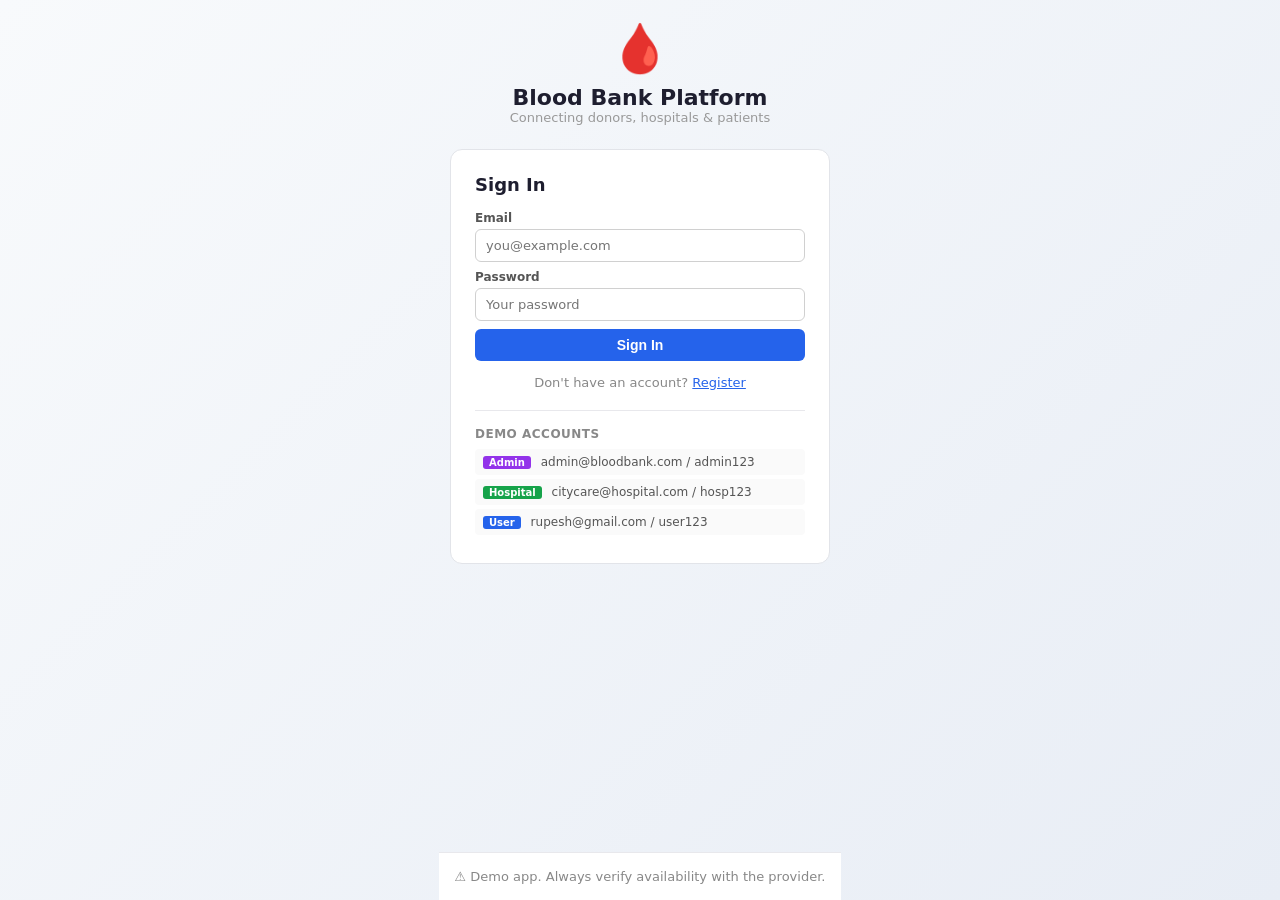
==== admin.html @ a4e62bac "Rebuild as 3-app platform: Admin, Hospital, and User apps - Login/Register (index.html) with role-ba" ====
<!DOCTYPE html>
<html lang="en">
<head>
  <meta charset="UTF-8">
  <meta name="viewport" content="width=device-width, initial-scale=1.0">
  <title>Blood Bank – Admin Dashboard</title>
  <link rel="stylesheet" href="css/style.css">
</head>
<body>
  <header class="topbar">
    <div class="topbar-left">
      <span class="logo-sm">&#x1FA78;</span>
      <h1>Admin Dashboard</h1>
      <span class="badge admin-badge">Admin</span>
    </div>
    <div class="topbar-right">
      <span class="greeting" id="greeting"></span>
      <button class="btn-text" onclick="logout()">Logout</button>
    </div>
  </header>

  <nav class="tabs">
    <button class="tab active" data-tab="overview" onclick="switchTab('overview')">Overview</button>
    <button class="tab" data-tab="users" onclick="switchTab('users')">Users</button>
    <button class="tab" data-tab="hospitals" onclick="switchTab('hospitals')">Hospitals</button>
    <button class="tab" data-tab="subscriptions" onclick="switchTab('subscriptions')">Subscriptions</button>
    <button class="tab" data-tab="orders" onclick="switchTab('orders')">All Orders</button>
    <button class="tab" data-tab="inventory" onclick="switchTab('inventory')">Blood Stock</button>
    <button class="tab" data-tab="logins" onclick="switchTab('logins')">Login Logs</button>
    <button class="tab" data-tab="settings" onclick="switchTab('settings')">Settings</button>
  </nav>

  <!-- ═══ OVERVIEW TAB ═══ -->
  <main id="tab-overview" class="tab-content active">
    <div class="stats-grid" id="statsGrid"></div>

    <div class="two-col" style="margin-top:20px">
      <div class="card">
        <h3>Recent Logins</h3>
        <div id="recentLogins"></div>
      </div>
      <div class="card">
        <h3>Recent Orders</h3>
        <div id="recentOrders"></div>
      </div>
    </div>
  </main>

  <!-- ═══ USERS TAB ═══ -->
  <main id="tab-users" class="tab-content">
    <div class="section-header">
      <h2>Registered Users</h2>
      <p class="muted">All retail users on the platform</p>
    </div>
    <div class="table-wrap">
      <table class="data-table" id="usersTable">
        <thead><tr><th>Name</th><th>Email</th><th>Phone</th><th>Registered</th></tr></thead>
        <tbody></tbody>
      </table>
    </div>
  </main>

  <!-- ═══ HOSPITALS TAB ═══ -->
  <main id="tab-hospitals" class="tab-content">
    <div class="section-header">
      <h2>Hospitals &amp; Blood Banks</h2>
      <p class="muted">Manage verification and details</p>
    </div>
    <div id="hospitalsList"></div>
  </main>

  <!-- ═══ SUBSCRIPTIONS TAB ═══ -->
  <main id="tab-subscriptions" class="tab-content">
    <div class="section-header">
      <h2>Paid Subscriptions</h2>
      <p class="muted">Revenue from hospital subscriptions</p>
    </div>
    <div id="totalRevenue" class="revenue-banner"></div>
    <div class="table-wrap">
      <table class="data-table" id="subsTable">
        <thead><tr><th>Hospital</th><th>Plan</th><th>Amount</th><th>Status</th><th>Started</th><th>Expires</th></tr></thead>
        <tbody></tbody>
      </table>
    </div>
  </main>

  <!-- ═══ ALL ORDERS TAB ═══ -->
  <main id="tab-orders" class="tab-content">
    <div class="section-header">
      <h2>All Orders</h2>
      <p class="muted">Every blood order on the platform</p>
    </div>
    <div id="allOrdersList"></div>
  </main>

  <!-- ═══ BLOOD STOCK TAB ═══ -->
  <main id="tab-inventory" class="tab-content">
    <div class="section-header">
      <h2>Collective Blood Stock</h2>
      <p class="muted">Aggregated inventory across all hospitals</p>
    </div>
    <div class="blood-summary" id="adminBloodSummary"></div>
    <div id="adminProviderList" style="margin-top:20px"></div>
  </main>

  <!-- ═══ LOGIN LOGS TAB ═══ -->
  <main id="tab-logins" class="tab-content">
    <div class="section-header">
      <h2>Login History</h2>
      <p class="muted">All user login activity</p>
    </div>
    <div class="table-wrap">
      <table class="data-table" id="loginsTable">
        <thead><tr><th>Name</th><th>Email</th><th>Role</th><th>Time</th></tr></thead>
        <tbody></tbody>
      </table>
    </div>
  </main>

  <!-- ═══ SETTINGS TAB ═══ -->
  <main id="tab-settings" class="tab-content">
    <div class="card" style="max-width:500px">
      <h2>Platform Settings</h2>
      <div class="form-group">
        <label>Organisation / App Name</label>
        <input type="text" id="settingsAppName" value="Blood Bank Platform">
      </div>
      <button class="btn-primary" onclick="saveAdminSettings()" style="margin-top:8px">Save</button>
      <hr style="margin:20px 0">
      <button class="btn-danger" onclick="handleResetData()">Reset All Demo Data</button>
      <p class="muted" style="margin-top:8px">This will wipe everything and re-seed demo data.</p>
    </div>
  </main>

  <footer>
    <span>&#x26A0;</span> Admin panel – Blood Bank Platform
  </footer>

  <script src="js/data.js"></script>
  <script src="js/admin.js"></script>
</body>
</html>
---- css/style.css ----
/* ═══════════════════════════════════════════
   Blood Bank Platform – Shared Styles
   ═══════════════════════════════════════════ */

/* ── Reset & Base ── */
*,*::before,*::after{box-sizing:border-box;margin:0;padding:0}
body{font-family:'Segoe UI',system-ui,-apple-system,sans-serif;background:#f4f5f7;color:#1e1e2f;min-height:100vh;display:flex;flex-direction:column}
a{color:#2563eb}

/* ── Topbar ── */
.topbar{display:flex;justify-content:space-between;align-items:center;padding:12px 24px;background:#fff;border-bottom:1px solid #e2e4e9}
.topbar-left{display:flex;align-items:center;gap:10px}
.topbar-left h1{font-size:18px;font-weight:700}
.logo-sm{font-size:22px}
.topbar-right{display:flex;align-items:center;gap:12px}
.greeting{font-size:13px;color:#666}
.badge{font-size:11px;font-weight:600;padding:2px 10px;border-radius:4px;color:#fff}
.user-badge{background:#2563eb}
.hosp-badge{background:#16a34a}
.admin-badge{background:#9333ea}

/* ── Buttons ── */
.btn-text{background:none;border:1px solid #d0d0d0;padding:6px 14px;border-radius:6px;cursor:pointer;font-size:13px;color:#333;transition:background .15s}
.btn-text:hover{background:#f0f0f0}
.btn-primary{background:#2563eb;color:#fff;border:none;padding:8px 24px;border-radius:6px;cursor:pointer;font-size:14px;font-weight:600;transition:background .15s}
.btn-primary:hover{background:#1d4ed8}
.btn-secondary{background:#fff;color:#333;border:1px solid #d0d0d0;padding:8px 18px;border-radius:6px;cursor:pointer;font-size:14px}
.btn-danger{background:#ef4444;color:#fff;border:none;padding:8px 18px;border-radius:6px;cursor:pointer;font-size:14px;font-weight:600}
.btn-danger:hover{background:#dc2626}
.btn-block{display:block;width:100%}
.btn-sm{padding:5px 12px;font-size:12px}

/* ── Tabs ── */
.tabs{display:flex;gap:4px;padding:12px 24px;background:#fff;border-bottom:1px solid #e2e4e9;flex-wrap:wrap}
.tab{padding:8px 18px;border:none;border-radius:6px;background:none;cursor:pointer;font-size:14px;font-weight:500;color:#555;transition:all .15s}
.tab:hover{background:#f0f0f0}
.tab.active{background:#2563eb;color:#fff}

/* ── Tab content ── */
.tab-content{display:none;padding:20px 24px;flex:1}
.tab-content.active{display:block}

/* ── Section header ── */
.section-header{margin-bottom:16px}
.section-header h2{font-size:18px;margin-bottom:4px}

/* ── Cards ── */
.card{background:#fff;border:1px solid #e2e4e9;border-radius:10px;padding:20px;margin-bottom:16px}
.card h2{font-size:16px;margin-bottom:14px}
.card h3{font-size:15px;margin-bottom:10px}

/* ── Alerts ── */
.alert{padding:10px 14px;border-radius:6px;font-size:13px;margin-bottom:12px}
.alert-error{background:#fef2f2;color:#dc2626;border:1px solid #fecaca}
.alert-success{background:#f0fdf4;color:#16a34a;border:1px solid #bbf7d0}
.alert-warning{background:#fffbeb;color:#d97706;border:1px solid #fde68a}

/* ── Muted ── */
.muted{font-size:13px;color:#999}
.no-results{text-align:center;padding:60px 20px;color:#999;font-size:15px}

/* ── Forms ── */
.form-row{display:flex;gap:10px;margin-bottom:10px}
.form-group{display:flex;flex-direction:column;gap:4px;margin-bottom:8px}
.form-group.flex-1{flex:1}
.form-group label{font-size:12px;font-weight:600;color:#555}
.form-group input,.form-group select,.form-group textarea{padding:8px 10px;border:1px solid #d0d0d0;border-radius:6px;font-size:13px;font-family:inherit}
.form-group textarea{resize:vertical}
hr{border:none;border-top:1px solid #e8e8ec}

/* ── Filters ── */
.filters{display:flex;gap:10px;flex-wrap:wrap;margin-bottom:20px}
.filters select,.filters input{padding:8px 12px;border:1px solid #d0d0d0;border-radius:6px;font-size:14px;background:#fff}
.filters select{min-width:140px}
.filters input{flex:1;min-width:160px}

/* ═══════════════════════════════════════════
   AUTH PAGE
   ═══════════════════════════════════════════ */
.auth-page{align-items:center;justify-content:center;background:linear-gradient(135deg,#f8fafc 0%,#e8edf5 100%)}
.auth-container{width:100%;max-width:420px;padding:20px}
.auth-brand{text-align:center;margin-bottom:24px}
.logo-lg{font-size:48px;display:block;margin-bottom:8px}
.auth-brand h1{font-size:22px;font-weight:700}
.auth-card{background:#fff;border:1px solid #e2e4e9;border-radius:12px;padding:24px}
.auth-card h2{font-size:18px;margin-bottom:16px}
.auth-switch{text-align:center;margin-top:14px;font-size:13px;color:#888}

.demo-creds{margin-top:20px;padding-top:16px;border-top:1px solid #e8e8ec}
.demo-creds h4{font-size:12px;color:#888;margin-bottom:8px;text-transform:uppercase;letter-spacing:.5px}
.cred{font-size:12px;padding:6px 8px;background:#fafafa;border-radius:4px;margin-bottom:4px;cursor:pointer;transition:background .15s;color:#555}
.cred:hover{background:#f0f0f0}
.cred-role{display:inline-block;padding:1px 6px;border-radius:3px;color:#fff;font-size:10px;font-weight:600;margin-right:6px}
.cred-role.admin{background:#9333ea}
.cred-role.hospital{background:#16a34a}
.cred-role.user{background:#2563eb}

/* ═══════════════════════════════════════════
   BLOOD BADGES
   ═══════════════════════════════════════════ */
.blood-badge{width:36px;height:36px;border-radius:50%;display:inline-flex;align-items:center;justify-content:center;font-size:12px;font-weight:700;color:#fff;flex-shrink:0}
.blood-badge.sm{width:28px;height:28px;font-size:10px}
.blood-badge.Aplus{background:#ef4444}.blood-badge.Aminus{background:#f87171}
.blood-badge.Bplus{background:#f472b6}.blood-badge.Bminus{background:#ec4899}
.blood-badge.ABplus{background:#a78bfa}.blood-badge.ABminus{background:#8b5cf6}
.blood-badge.Oplus{background:#f59e0b}.blood-badge.Ominus{background:#eab308}

/* ── Blood Summary Grid ── */
.blood-summary{display:grid;grid-template-columns:repeat(auto-fill,minmax(150px,1fr));gap:10px}
.summary-card{display:flex;align-items:center;gap:10px;background:#fff;border:1px solid #e2e4e9;border-radius:8px;padding:12px 14px}
.summary-card.available{border-left:3px solid #16a34a}
.summary-card.empty{border-left:3px solid #d0d0d0;opacity:.6}
.summary-info{display:flex;flex-direction:column}
.summary-units{font-size:15px;font-weight:700}
.summary-providers{font-size:11px;color:#999}

/* ── Hospital Cards ── */
.hospital-card{background:#fff;border:1px solid #e2e4e9;border-radius:10px;padding:20px;margin-bottom:16px}
.hospital-header{display:flex;align-items:baseline;gap:10px;margin-bottom:4px;flex-wrap:wrap}
.hospital-header h3{font-size:17px;font-weight:700;margin:0}
.type-badge{font-size:11px;background:#f0f0f0;color:#555;padding:2px 8px;border-radius:4px;font-weight:600}
.hospital-meta{display:flex;gap:16px;flex-wrap:wrap;font-size:13px;color:#666;margin-bottom:14px}
.hospital-meta span{display:flex;align-items:center;gap:4px}
.blood-list{display:flex;gap:10px;flex-wrap:wrap}
.blood-item{display:flex;align-items:center;gap:10px;background:#fafafa;border:1px solid #e8e8ec;border-radius:8px;padding:10px 14px;min-width:200px}
.blood-item.compact{min-width:auto;padding:6px 10px;font-size:13px}
.blood-info{display:flex;flex-direction:column}
.blood-info .units{font-size:14px;font-weight:600}
.blood-info .updated{font-size:11px;color:#999}
.blood-price{margin-left:auto;font-size:14px;font-weight:600;color:#333;white-space:nowrap}

/* ═══════════════════════════════════════════
   USER APP – Order
   ═══════════════════════════════════════════ */
.order-layout{display:grid;grid-template-columns:1fr 320px;gap:20px;align-items:start}
@media(max-width:800px){.order-layout{grid-template-columns:1fr}}
.order-card{max-width:none}
.info-card h3{font-size:14px;margin-bottom:10px}
.how-it-works{padding-left:18px;font-size:13px;color:#555;line-height:1.8}

/* ── Order status cards ── */
.order-status-card{border-left:3px solid #2563eb}
.order-header{display:flex;justify-content:space-between;align-items:center;margin-bottom:12px;flex-wrap:wrap;gap:8px}
.order-header>div{display:flex;align-items:center;gap:8px}
.order-details{font-size:13px;line-height:1.8;color:#555}
.order-details .label{font-weight:600;color:#333}
.order-actions{display:flex;gap:8px;margin-top:12px;padding-top:12px;border-top:1px solid #f0f0f0}

/* ── Status badges ── */
.status-badge{font-size:11px;font-weight:600;padding:3px 10px;border-radius:4px;text-transform:uppercase}
.status-badge.sm{font-size:10px;padding:2px 6px}
.status-pending{background:#fef3c7;color:#d97706}
.status-confirmed{background:#dbeafe;color:#2563eb}
.status-sampling{background:#ede9fe;color:#7c3aed}
.status-tested{background:#d1fae5;color:#059669}
.status-delivered{background:#ecfdf5;color:#047857}
.status-rejected{background:#fee2e2;color:#dc2626}

/* ── Order Timeline ── */
.order-timeline{margin-top:14px;padding-top:12px;border-top:1px solid #f0f0f0}
.order-timeline h4{font-size:12px;color:#888;margin-bottom:8px;text-transform:uppercase;letter-spacing:.5px}
.timeline-item{display:flex;align-items:center;gap:8px;font-size:12px;padding:4px 0;color:#555}
.timeline-dot{width:8px;height:8px;border-radius:50%;flex-shrink:0}
.timeline-dot.status-pending{background:#d97706}
.timeline-dot.status-confirmed{background:#2563eb}
.timeline-dot.status-sampling{background:#7c3aed}
.timeline-dot.status-tested{background:#059669}
.timeline-dot.status-delivered{background:#047857}
.timeline-dot.status-rejected{background:#dc2626}
.timeline-status{font-weight:600;min-width:70px}
.timeline-time{color:#999}
.timeline-note{color:#888}

/* ═══════════════════════════════════════════
   HOSPITAL APP
   ═══════════════════════════════════════════ */

/* Inventory grid */
.inv-grid{display:grid;grid-template-columns:repeat(auto-fill,minmax(160px,1fr));gap:12px}
.inv-card{background:#fff;border:1px solid #e2e4e9;border-radius:10px;padding:14px;text-align:center}
.inv-card-top{display:flex;justify-content:space-between;align-items:flex-start;margin-bottom:10px}
.btn-remove-stock{background:none;border:none;color:#ccc;cursor:pointer;font-size:14px;transition:color .15s}
.btn-remove-stock:hover{color:#ef4444}
.inv-stat{display:flex;justify-content:space-between;font-size:13px;padding:3px 0}
.inv-label{color:#888}
.inv-value{font-weight:600}
.inv-updated{font-size:11px;color:#bbb;margin-top:6px}

/* Subscription plans */
.sub-plans{display:grid;grid-template-columns:repeat(auto-fill,minmax(240px,1fr));gap:16px;margin-top:16px}
.plan-card{text-align:center;padding:24px}
.plan-card.featured{border:2px solid #2563eb;box-shadow:0 4px 12px rgba(37,99,235,.1)}
.plan-price{font-size:28px;font-weight:700;color:#1e1e2f;margin:10px 0}
.plan-price span{font-size:14px;font-weight:400;color:#888}
.plan-card ul{list-style:none;text-align:left;margin:16px 0;font-size:13px;color:#555}
.plan-card ul li{padding:6px 0;border-bottom:1px solid #f5f5f5}
.plan-card ul li::before{content:"\\2713 ";color:#16a34a;font-weight:700}
.sub-active-card{border-left:3px solid #16a34a}
.sub-detail{font-size:14px;padding:4px 0}

/* ═══════════════════════════════════════════
   ADMIN APP
   ═══════════════════════════════════════════ */

/* Stats grid */
.stats-grid{display:grid;grid-template-columns:repeat(auto-fill,minmax(150px,1fr));gap:12px}
.stat-card{background:#fff;border:1px solid #e2e4e9;border-radius:10px;padding:18px;text-align:center}
.stat-number{font-size:24px;font-weight:700;color:#1e1e2f}
.stat-label{font-size:12px;color:#888;margin-top:4px}

/* Two-col layout */
.two-col{display:grid;grid-template-columns:1fr 1fr;gap:16px}
@media(max-width:700px){.two-col{grid-template-columns:1fr}}

/* Recent items */
.recent-item{display:flex;align-items:center;gap:8px;padding:6px 0;border-bottom:1px solid #f5f5f5;font-size:13px}
.recent-name{font-weight:600;flex:1}
.recent-time{color:#999;font-size:12px}

/* Badge sm */
.badge-sm{font-size:10px;padding:2px 6px;border-radius:3px;font-weight:600;color:#fff}
.badge-sm.admin{background:#9333ea}
.badge-sm.hospital{background:#16a34a}
.badge-sm.user{background:#2563eb}
.badge-sm.verified{background:#16a34a}
.badge-sm.pending{background:#f59e0b}
.badge-sm.sub-active{background:#2563eb}
.badge-sm.no-sub{background:#d0d0d0;color:#555}

/* Data tables */
.table-wrap{overflow-x:auto}
.data-table{width:100%;border-collapse:collapse;font-size:13px;background:#fff;border-radius:8px;overflow:hidden;border:1px solid #e2e4e9}
.data-table th{background:#f8f9fa;padding:10px 14px;text-align:left;font-weight:600;color:#555;border-bottom:1px solid #e2e4e9}
.data-table td{padding:10px 14px;border-bottom:1px solid #f5f5f5}
.data-table tr:hover td{background:#fafafa}

/* Revenue banner */
.revenue-banner{background:#f0f9ff;border:1px solid #bae6fd;border-radius:8px;padding:14px 18px;font-size:15px;color:#0369a1;margin-bottom:16px}

/* Hospital admin card */
.hosp-admin-card{border-left:3px solid #e2e4e9}
.hosp-admin-header{display:flex;justify-content:space-between;align-items:center;margin-bottom:8px;flex-wrap:wrap;gap:8px}
.hosp-admin-header>div{display:flex;align-items:center;gap:6px;flex-wrap:wrap}
.hosp-admin-header h3{font-size:16px;margin:0}

/* ═══════════════════════════════════════════
   Footer
   ═══════════════════════════════════════════ */
footer{text-align:center;padding:16px;font-size:13px;color:#888;border-top:1px solid #e8e8ec;background:#fff;margin-top:auto}

/* ═══════════════════════════════════════════
   Responsive
   ═══════════════════════════════════════════ */
@media(max-width:600px){
  .topbar{padding:10px 14px}
  .tabs{padding:10px 14px;gap:2px}
  .tab{padding:6px 12px;font-size:13px}
  .tab-content{padding:14px}
  .filters{flex-direction:column}
  .blood-list{flex-direction:column}
  .blood-item{min-width:auto}
  .form-row{flex-direction:column}
  .stats-grid{grid-template-columns:repeat(2,1fr)}
  .blood-summary{grid-template-columns:repeat(2,1fr)}
}
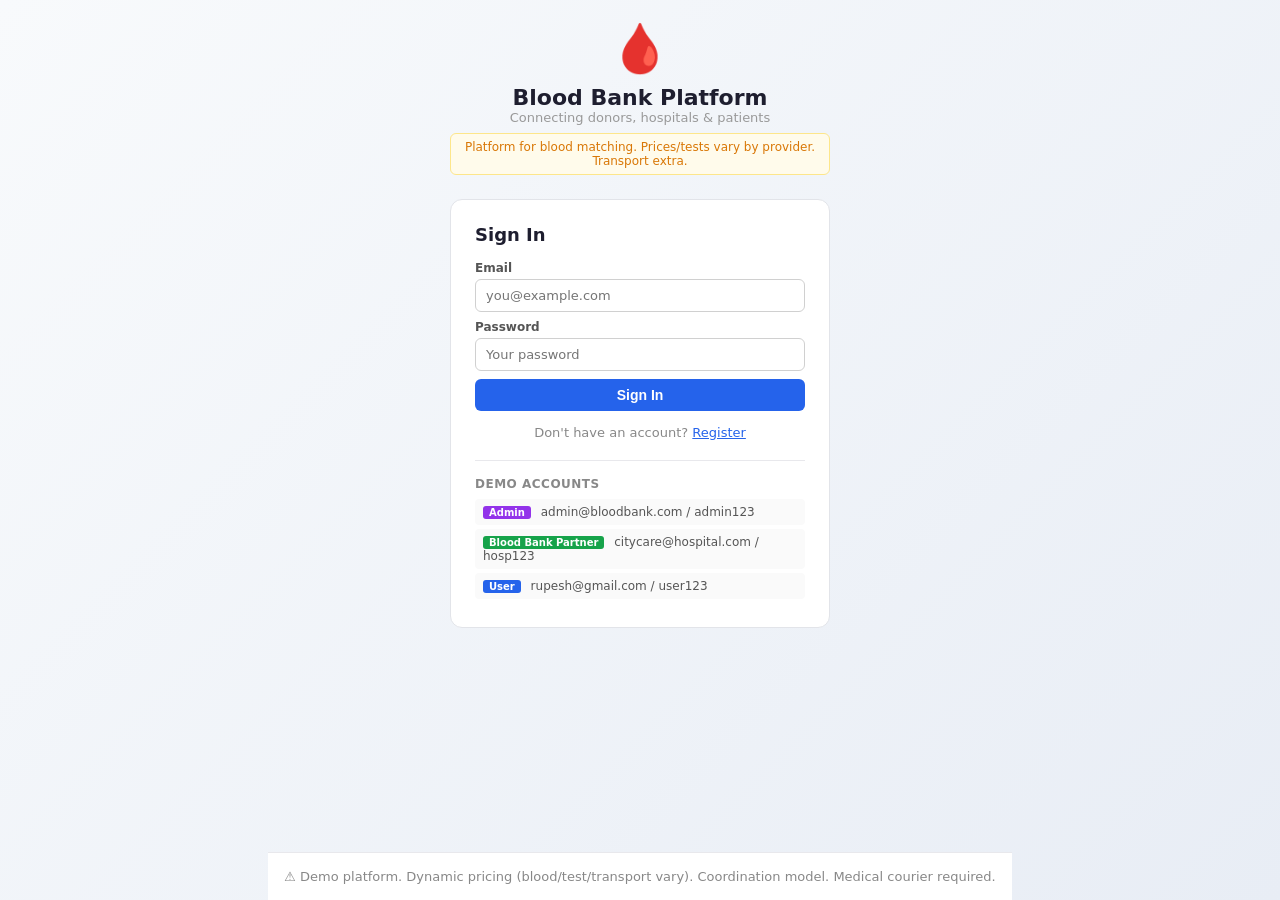
==== commit 96569d41: "Add business model: dynamic pricing, courier flow, coordination spread - All footers: updated discla" ====
--- a/admin.html
+++ b/admin.html
@@ -78,7 +78,7 @@
     <div id="totalRevenue" class="revenue-banner"></div>
     <div class="table-wrap">
       <table class="data-table" id="subsTable">
-        <thead><tr><th>Hospital</th><th>Plan</th><th>Amount</th><th>Status</th><th>Started</th><th>Expires</th></tr></thead>
+        <thead><tr><th>Hospital</th><th>Plan</th><th>Amount</th><th>Status</th><th>Started</th><th>Expires</th><th>Est. Revenue from Spread</th></tr></thead>
         <tbody></tbody>
       </table>
     </div>
@@ -125,6 +125,17 @@
         <label>Organisation / App Name</label>
         <input type="text" id="settingsAppName" value="Blood Bank Platform">
       </div>
+      <h3 style="margin-top:20px;font-size:14px">Default Cost Ranges</h3>
+      <div class="form-row">
+        <div class="form-group flex-1">
+          <label>Default Test Cost Range</label>
+          <input type="text" id="settingsTestCost" value="&#x20B9;200–500">
+        </div>
+        <div class="form-group flex-1">
+          <label>Default Transport Fee</label>
+          <input type="text" id="settingsTransportFee" value="&#x20B9;150–300">
+        </div>
+      </div>
       <button class="btn-primary" onclick="saveAdminSettings()" style="margin-top:8px">Save</button>
       <hr style="margin:20px 0">
       <button class="btn-danger" onclick="handleResetData()">Reset All Demo Data</button>
@@ -133,7 +144,7 @@
   </main>
 
   <footer>
-    <span>&#x26A0;</span> Admin panel – Blood Bank Platform
+    <span>&#x26A0;</span> Demo platform. Dynamic pricing (blood/test/transport vary). Coordination model. Medical courier required.
   </footer>
 
   <script src="js/data.js"></script>
--- a/css/style.css
+++ b/css/style.css
@@ -82,6 +82,7 @@
 .auth-brand{text-align:center;margin-bottom:24px}
 .logo-lg{font-size:48px;display:block;margin-bottom:8px}
 .auth-brand h1{font-size:22px;font-weight:700}
+.disclaimer{font-size:12px;color:#d97706;background:#fffbeb;border:1px solid #fde68a;padding:6px 12px;border-radius:6px;margin-top:8px;display:inline-block}
 .auth-card{background:#fff;border:1px solid #e2e4e9;border-radius:12px;padding:24px}
 .auth-card h2{font-size:18px;margin-bottom:16px}
 .auth-switch{text-align:center;margin-top:14px;font-size:13px;color:#888}
@@ -130,6 +131,42 @@
 .blood-price{margin-left:auto;font-size:14px;font-weight:600;color:#333;white-space:nowrap}
 
 /* ═══════════════════════════════════════════
+   USER APP – Anonymous availability
+   ═══════════════════════════════════════════ */
+
+/* Location bar */
+.location-bar{display:flex;gap:12px;align-items:flex-end;padding:14px 18px}
+.location-bar .form-group{margin-bottom:0}
+.location-bar input{padding:8px 12px;border:1px solid #d0d0d0;border-radius:6px;font-size:14px;width:100%}
+
+/* Availability cards */
+.avail-card{background:#fff;border:1px solid #e2e4e9;border-radius:10px;padding:18px;margin-bottom:14px}
+.avail-card.available{border-left:4px solid #16a34a}
+.avail-card.empty{border-left:4px solid #d0d0d0;opacity:.55}
+.avail-head{display:flex;align-items:center;gap:14px;margin-bottom:10px;flex-wrap:wrap}
+.avail-title{flex:1}
+.avail-title h3{font-size:16px;font-weight:700;margin:0}
+.avail-sub{font-size:13px;color:#666}
+.avail-distance{font-size:12px;color:#2563eb;font-weight:600;background:#eff6ff;padding:4px 10px;border-radius:12px}
+
+.bands-list{margin:12px 0;border-top:1px solid #f0f0f0;padding-top:10px}
+.band-row{display:flex;align-items:center;gap:14px;padding:6px 0;font-size:13px;flex-wrap:wrap}
+.band-label{color:#555;flex:1;min-width:140px}
+.band-units{font-weight:600;color:#1e1e2f}
+.band-price{color:#888;font-size:12px}
+
+/* Order preview */
+.order-preview{padding:12px 14px;border-radius:6px;font-size:13px;margin:8px 0 14px;line-height:1.6}
+.order-preview.match{background:#f0fdf4;border:1px solid #bbf7d0;color:#166534}
+.order-preview.no-match{background:#fffbeb;border:1px solid #fde68a;color:#92400e}
+
+/* Cost breakdown */
+.cost-breakdown{background:#f8fafc;border:1px solid #e2e8f0;border-radius:8px;padding:14px 16px;margin:10px 0 14px}
+.cost-breakdown h4{font-size:13px;font-weight:700;margin-bottom:8px;color:#334155}
+.cost-row{display:flex;justify-content:space-between;padding:4px 0;font-size:13px;color:#555;border-bottom:1px solid #f0f0f0}
+.cost-total{display:flex;justify-content:space-between;padding:8px 0 0;font-size:14px;font-weight:700;color:#1e1e2f;border-top:2px solid #e2e4e9;margin-top:4px}
+
+/* ═══════════════════════════════════════════
    USER APP – Order
    ═══════════════════════════════════════════ */
 .order-layout{display:grid;grid-template-columns:1fr 320px;gap:20px;align-items:start}
@@ -155,6 +192,8 @@
 .status-tested{background:#d1fae5;color:#059669}
 .status-delivered{background:#ecfdf5;color:#047857}
 .status-rejected{background:#fee2e2;color:#dc2626}
+.status-courier_booked{background:#fce7f3;color:#be185d}
+.status-sample_transport{background:#e0e7ff;color:#4338ca}
 
 /* ── Order Timeline ── */
 .order-timeline{margin-top:14px;padding-top:12px;border-top:1px solid #f0f0f0}
@@ -167,6 +206,8 @@
 .timeline-dot.status-tested{background:#059669}
 .timeline-dot.status-delivered{background:#047857}
 .timeline-dot.status-rejected{background:#dc2626}
+.timeline-dot.status-courier_booked{background:#be185d}
+.timeline-dot.status-sample_transport{background:#4338ca}
 .timeline-status{font-weight:600;min-width:70px}
 .timeline-time{color:#999}
 .timeline-note{color:#888}
